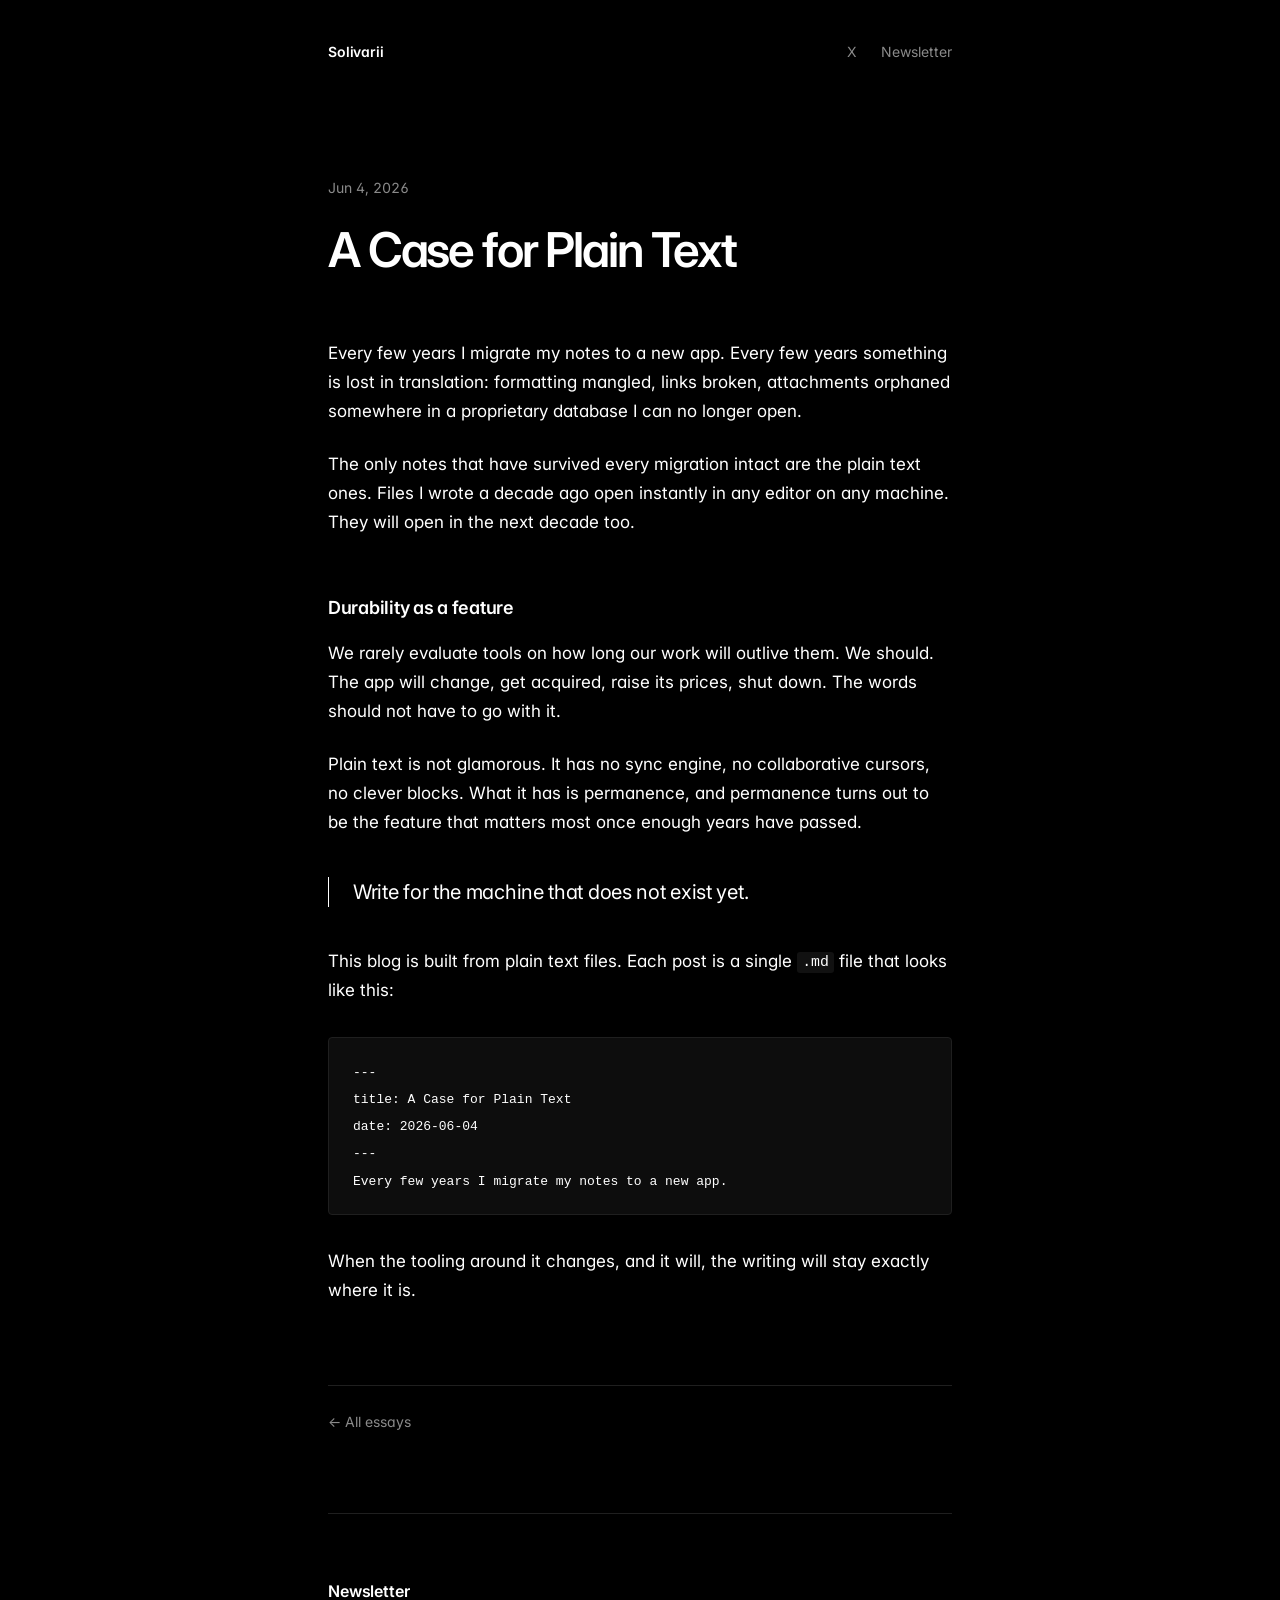
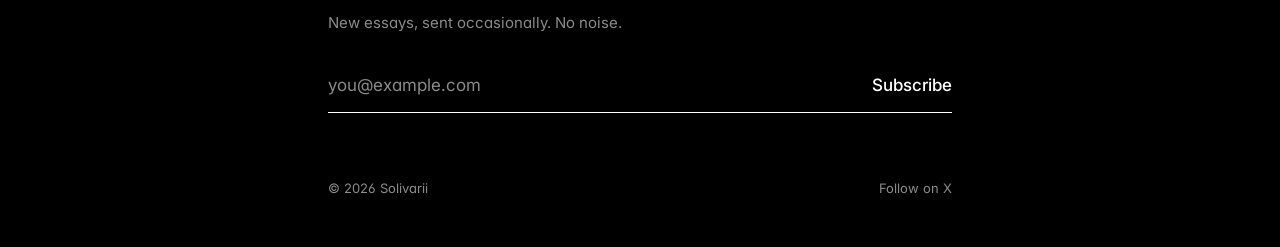
==== posts/a-case-for-plain-text.html @ 085b5443 "Setup" ====
<!doctype html>
<html lang="en">
<head>
<meta charset="utf-8">
<meta name="viewport" content="width=device-width, initial-scale=1">
<title>A Case for Plain Text — Solivarii</title>
<meta name="description" content="Essays on attention, craft, and the quiet work of making things.">
<meta name="theme-color" content="#000000">
<link rel="preconnect" href="https://fonts.googleapis.com">
<link rel="preconnect" href="https://fonts.gstatic.com" crossorigin>
<link rel="stylesheet" href="https://fonts.googleapis.com/css2?family=Inter:wght@400;500;600&display=swap">
<link rel="stylesheet" href="../style.css">
</head>
<body>
<div class="wrap">
<header class="site-header">
<a class="wordmark" href="../index.html">Solivarii</a>
<nav class="site-nav">
<a href="https://x.com/solivarii" rel="me noopener" target="_blank">X</a>
<a href="#newsletter">Newsletter</a>
</nav>
</header>
<main>
<article class="post">
<p class="post-meta"><time datetime="2026-06-04">Jun 4, 2026</time></p>
<h1>A Case for Plain Text</h1>
<p>Every few years I migrate my notes to a new app. Every few years something is lost in translation: formatting mangled, links broken, attachments orphaned somewhere in a proprietary database I can no longer open.</p>
<p>The only notes that have survived every migration intact are the plain text ones. Files I wrote a decade ago open instantly in any editor on any machine. They will open in the next decade too.</p>
<h2>Durability as a feature</h2>
<p>We rarely evaluate tools on how long our work will outlive them. We should. The app will change, get acquired, raise its prices, shut down. The words should not have to go with it.</p>
<p>Plain text is not glamorous. It has no sync engine, no collaborative cursors, no clever blocks. What it has is permanence, and permanence turns out to be the feature that matters most once enough years have passed.</p>
<blockquote>
<p>Write for the machine that does not exist yet.</p>
</blockquote>
<p>This blog is built from plain text files. Each post is a single <code>.md</code> file that looks like this:</p>
<pre><code class="language-markdown">---
title: A Case for Plain Text
date: 2026-06-04
---
Every few years I migrate my notes to a new app.
</code></pre>
<p>When the tooling around it changes, and it will, the writing will stay exactly where it is.</p>
</article>
<nav class="post-nav"><a href="../index.html">&larr; All essays</a></nav>
</main>
<footer class="site-footer">
<section class="newsletter" id="newsletter">
<h2>Newsletter</h2>
<p>New essays, sent occasionally. No noise.</p>
<form method="post" action="https://listmonk.example.com/subscription/form">
<input type="hidden" name="nonce">
<input type="hidden" name="l" value="00000000-0000-0000-0000-000000000000">
<label class="visually-hidden" for="email">Email address</label>
<input id="email" type="email" name="email" placeholder="you@example.com" required autocomplete="email">
<button type="submit">Subscribe</button>
</form>
</section>
<div class="colophon">
<span>&copy; 2026 Solivarii</span>
<a href="https://x.com/solivarii" rel="me noopener" target="_blank">Follow on X</a>
</div>
</footer>
</div>
</body>
</html>
---- style.css ----
/* Solivarii — dark, minimal, text-first */

:root {
  --bg: #000;
  --fg: #fff;
  --muted: #8a8a8a;
  --line: #1f1f1f;
  --measure: 42rem;
  color-scheme: dark;
}

*,
*::before,
*::after {
  box-sizing: border-box;
}

html {
  background: var(--bg);
  -webkit-text-size-adjust: 100%;
}

body {
  margin: 0;
  background: var(--bg);
  color: var(--fg);
  font-family: "Inter", ui-sans-serif, system-ui, -apple-system, "Segoe UI", Helvetica, Arial, sans-serif;
  font-size: 1.0625rem;
  line-height: 1.7;
  font-feature-settings: "ss01", "cv11";
  -webkit-font-smoothing: antialiased;
  -moz-osx-font-smoothing: grayscale;
  text-rendering: optimizeLegibility;
}

::selection {
  background: var(--fg);
  color: var(--bg);
}

a {
  color: inherit;
  text-decoration: none;
}

.wrap {
  max-width: var(--measure);
  margin: 0 auto;
  padding: 0 1.5rem;
}

/* Header */

.site-header {
  display: flex;
  justify-content: space-between;
  align-items: baseline;
  padding-block: 2.5rem 0;
  font-size: 0.875rem;
}

.wordmark {
  font-weight: 600;
  letter-spacing: -0.01em;
}

.site-nav {
  display: flex;
  gap: 1.5rem;
  color: var(--muted);
}

.site-nav a:hover,
.site-nav a:focus-visible {
  color: var(--fg);
}

main {
  padding-block: 7rem 5rem;
}

/* Home */

.intro {
  font-size: clamp(1.75rem, 5vw, 2.5rem);
  font-weight: 500;
  line-height: 1.2;
  letter-spacing: -0.035em;
  margin: 0 0 6rem;
}

.intro span {
  color: var(--muted);
}

.post-list {
  list-style: none;
  margin: 0;
  padding: 0;
  border-top: 1px solid var(--line);
}

.post-list li {
  border-bottom: 1px solid var(--line);
}

.post-list a {
  display: flex;
  justify-content: space-between;
  align-items: baseline;
  gap: 2rem;
  padding-block: 1.25rem;
  transition: opacity 0.2s ease;
}

.post-list:hover a {
  opacity: 0.4;
}

.post-list a:hover,
.post-list a:focus-visible {
  opacity: 1;
}

.post-list .title {
  font-weight: 500;
  letter-spacing: -0.01em;
}

.post-list time {
  flex-shrink: 0;
  color: var(--muted);
  font-size: 0.875rem;
  font-variant-numeric: tabular-nums;
}

/* Post */

.post-meta {
  color: var(--muted);
  font-size: 0.875rem;
  font-variant-numeric: tabular-nums;
  margin: 0 0 1rem;
}

.post h1 {
  font-size: clamp(2rem, 6vw, 3rem);
  font-weight: 600;
  line-height: 1.08;
  letter-spacing: -0.045em;
  margin: 0 0 4rem;
}

.post h2 {
  font-size: 1.125rem;
  font-weight: 600;
  letter-spacing: -0.015em;
  margin: 3.5rem 0 1rem;
}

.post p {
  margin: 0 0 1.5rem;
}

.post blockquote {
  margin: 2.5rem 0;
  padding: 0 0 0 1.5rem;
  border-left: 1px solid var(--fg);
  font-size: 1.25rem;
  line-height: 1.5;
  letter-spacing: -0.015em;
}

.post blockquote p {
  margin: 0;
}

.post a {
  text-decoration: underline;
  text-decoration-thickness: 1px;
  text-underline-offset: 0.2em;
}

.post h3 {
  font-size: 1rem;
  font-weight: 600;
  margin: 2.5rem 0 0.75rem;
}

.post strong {
  font-weight: 600;
}

.post ul,
.post ol {
  margin: 0 0 1.5rem;
  padding-left: 1.25rem;
}

.post li {
  margin-bottom: 0.5rem;
  padding-left: 0.25rem;
}

.post li::marker {
  color: var(--muted);
  font-variant-numeric: tabular-nums;
}

.post code {
  font-family: ui-monospace, "SF Mono", Menlo, Consolas, "Liberation Mono", monospace;
  font-size: 0.875em;
  background: #111;
  padding: 0.15em 0.35em;
  border-radius: 3px;
}

.post pre {
  margin: 2rem 0;
  padding: 1.25rem 1.5rem;
  background: #0d0d0d;
  border: 1px solid var(--line);
  border-radius: 4px;
  overflow-x: auto;
  line-height: 1.6;
}

.post pre code {
  background: none;
  padding: 0;
  font-size: 0.8125rem;
}

.post hr {
  border: 0;
  border-top: 1px solid var(--line);
  margin: 3.5rem 0;
}

.post img {
  display: block;
  max-width: 100%;
  height: auto;
  margin: 2.5rem 0;
}

.post table {
  display: block;
  overflow-x: auto;
  border-collapse: collapse;
  margin: 2rem 0;
  font-size: 0.9375rem;
}

.post th,
.post td {
  text-align: left;
  padding: 0.6rem 1.5rem 0.6rem 0;
  border-bottom: 1px solid var(--line);
}

.post th {
  font-weight: 600;
}

.post .footnote {
  margin-top: 4rem;
  color: var(--muted);
  font-size: 0.875rem;
}

.post .footnote hr {
  margin: 0 0 1.5rem;
}

.post sup {
  line-height: 0;
}

.post-nav {
  margin-top: 5rem;
  padding-top: 1.5rem;
  border-top: 1px solid var(--line);
  font-size: 0.875rem;
  color: var(--muted);
}

.post-nav a:hover {
  color: var(--fg);
}

/* Newsletter + footer */

.site-footer {
  padding-block: 4rem 3rem;
  border-top: 1px solid var(--line);
}

.newsletter h2 {
  font-size: 1rem;
  font-weight: 600;
  letter-spacing: -0.01em;
  margin: 0 0 0.25rem;
}

.newsletter p {
  color: var(--muted);
  font-size: 0.9375rem;
  margin: 0 0 1.5rem;
}

.newsletter form {
  display: flex;
  border-bottom: 1px solid var(--fg);
}

.newsletter input[type="email"] {
  flex: 1;
  min-width: 0;
  background: transparent;
  border: 0;
  color: var(--fg);
  font: inherit;
  padding: 0.75rem 0;
  outline: none;
}

.newsletter input[type="email"]::placeholder {
  color: var(--muted);
}

.newsletter button {
  background: transparent;
  border: 0;
  color: var(--fg);
  font: inherit;
  font-weight: 500;
  padding: 0.75rem 0 0.75rem 1rem;
  cursor: pointer;
}

.newsletter button:hover,
.newsletter button:focus-visible {
  opacity: 0.6;
}

.colophon {
  display: flex;
  justify-content: space-between;
  margin-top: 4rem;
  color: var(--muted);
  font-size: 0.8125rem;
}

.colophon a:hover {
  color: var(--fg);
}

.visually-hidden {
  position: absolute;
  width: 1px;
  height: 1px;
  overflow: hidden;
  clip: rect(0 0 0 0);
  white-space: nowrap;
}

@media (max-width: 480px) {
  main {
    padding-block: 4.5rem 4rem;
  }

  .post-list a {
    flex-direction: column;
    gap: 0.125rem;
  }
}
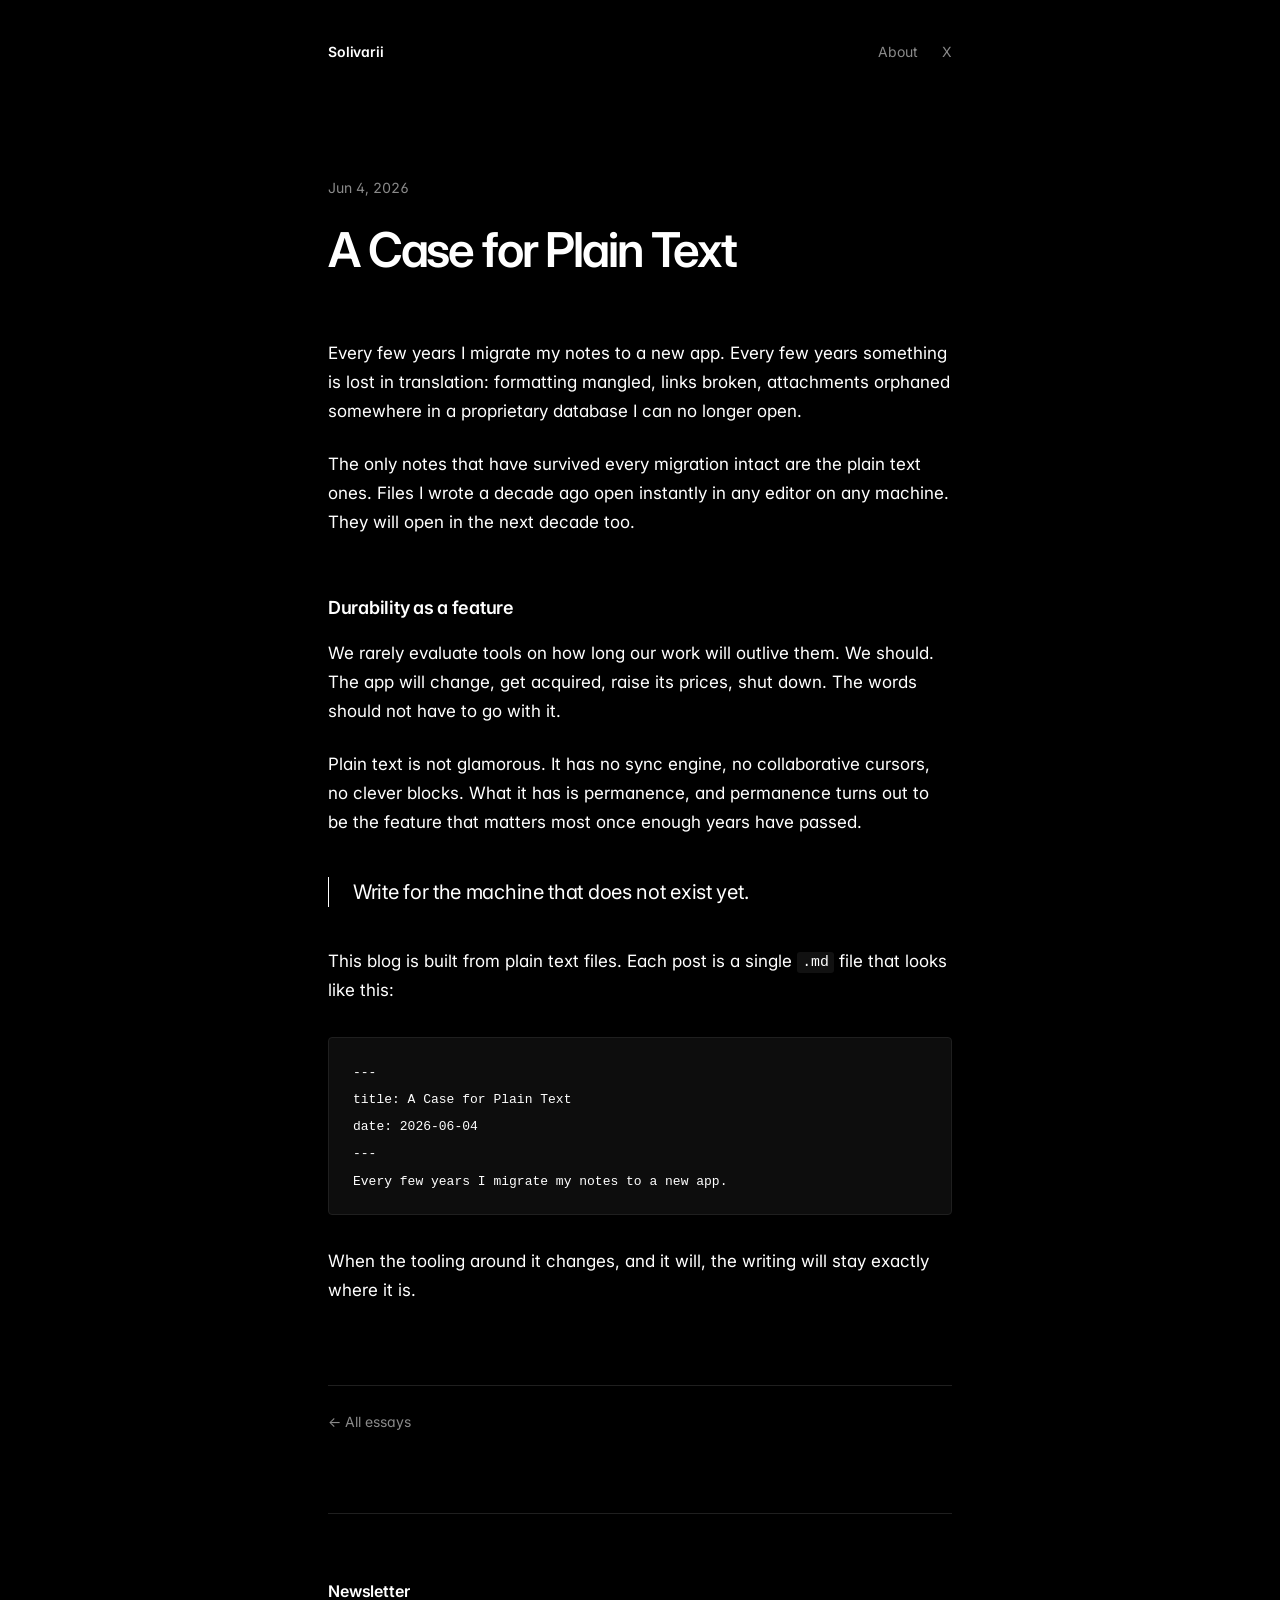
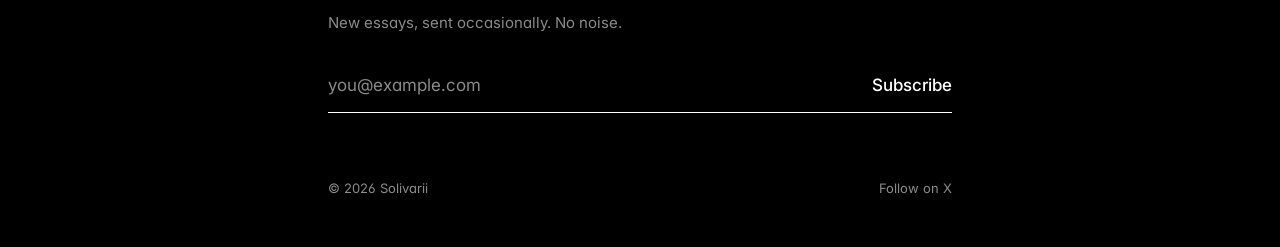
==== commit 35e79a6c: "Tweaks" ====
--- a/posts/a-case-for-plain-text.html
+++ b/posts/a-case-for-plain-text.html
@@ -16,8 +16,8 @@
 <header class="site-header">
 <a class="wordmark" href="../index.html">Solivarii</a>
 <nav class="site-nav">
+<a href="../about.html">About</a>
 <a href="https://x.com/solivarii" rel="me noopener" target="_blank">X</a>
-<a href="#newsletter">Newsletter</a>
 </nav>
 </header>
 <main>
--- a/style.css
+++ b/style.css
@@ -213,6 +213,16 @@
   background: #111;
   padding: 0.15em 0.35em;
   border-radius: 3px;
+}
+
+/* "- **Label** `value`" list items: label on top, value below (e.g. donation addresses) */
+.post li > strong:first-child + code {
+  display: block;
+  width: fit-content;
+  max-width: 100%;
+  margin-top: 0.25rem;
+  overflow-wrap: anywhere;
+  user-select: all;
 }
 
 .post pre {
